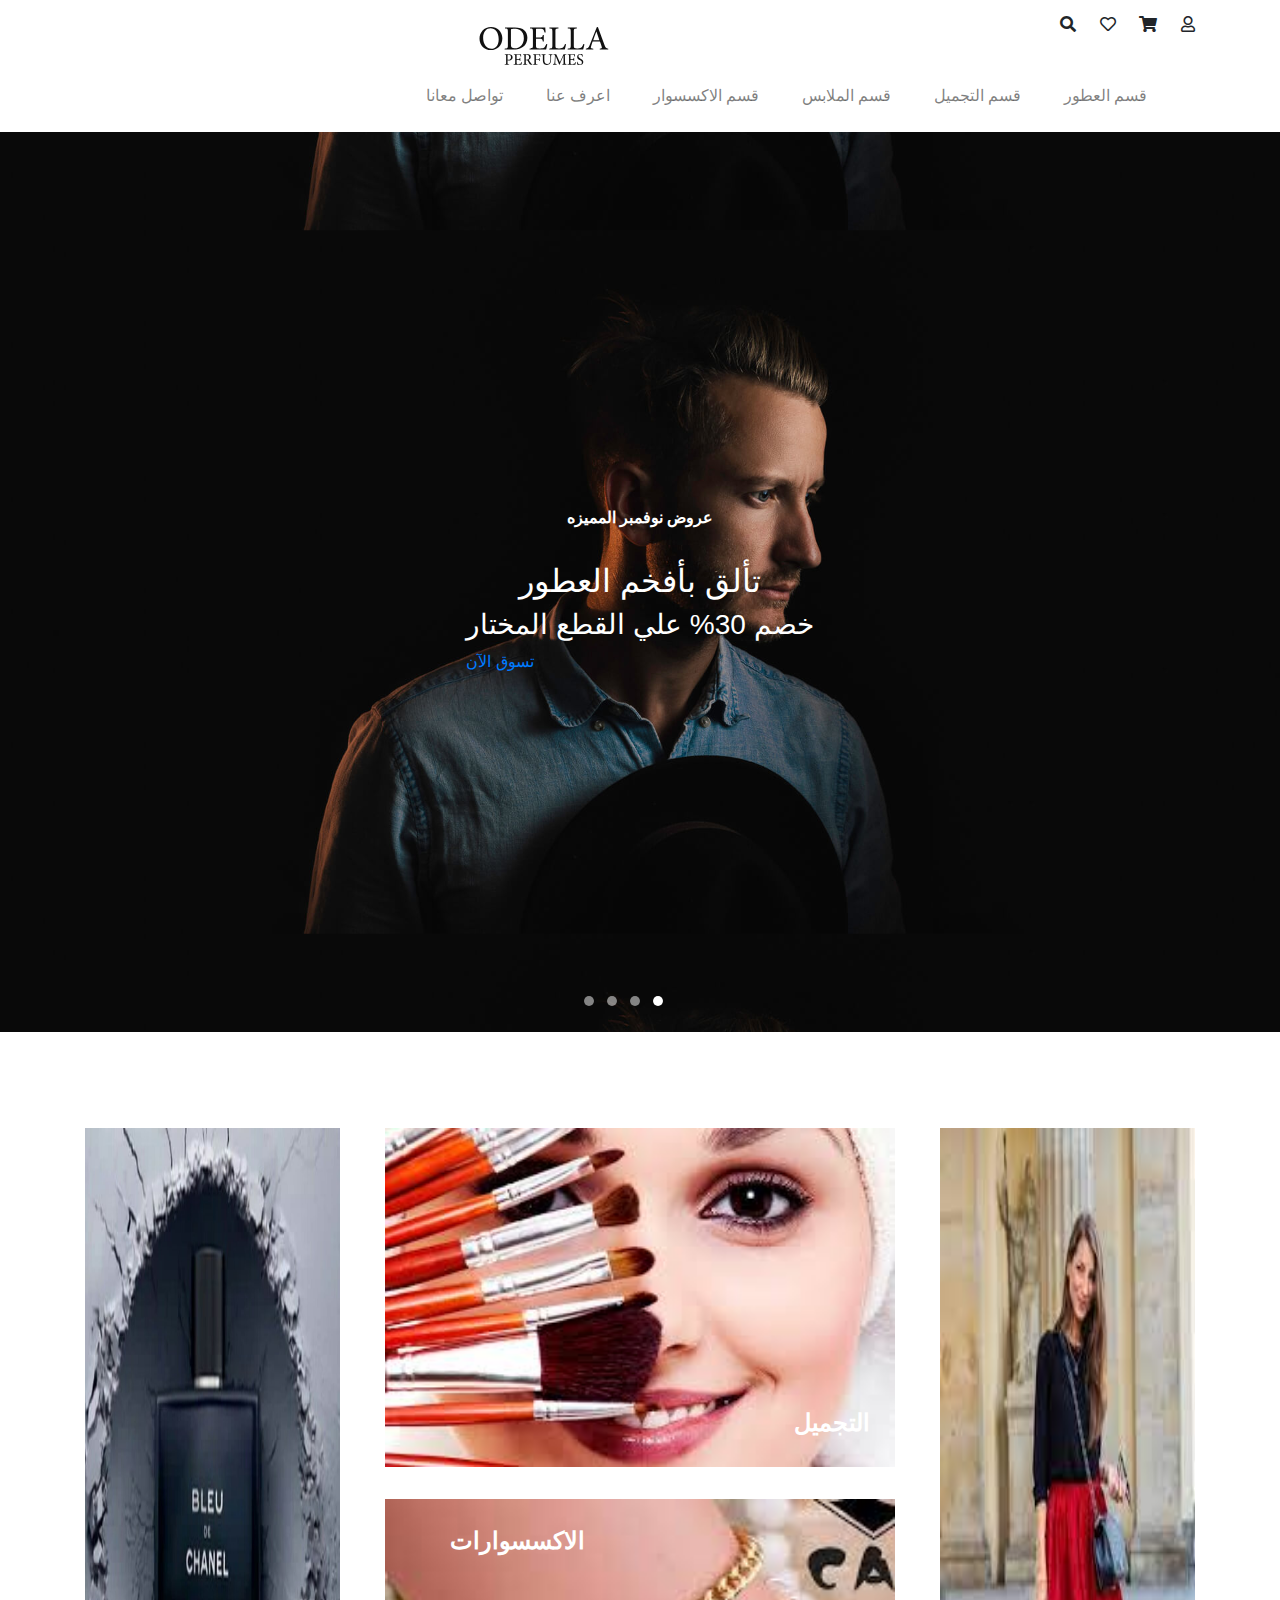
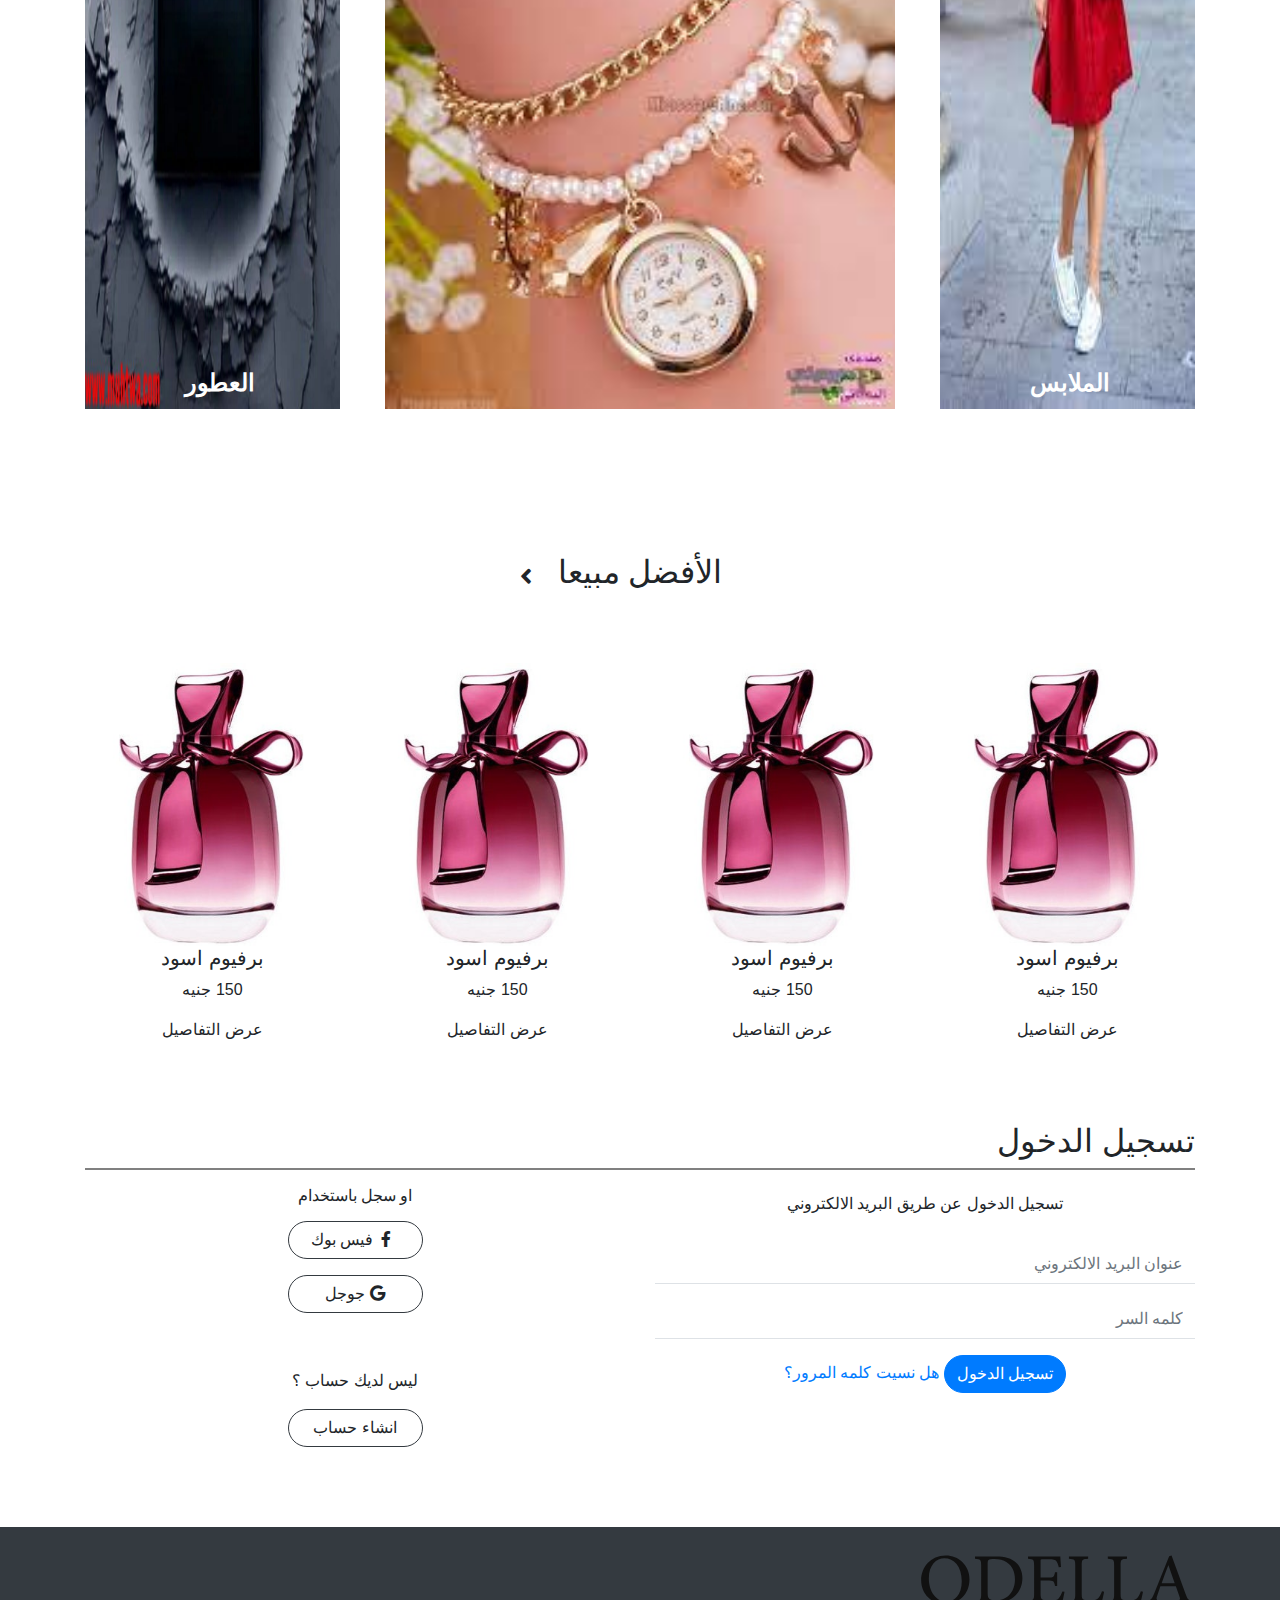
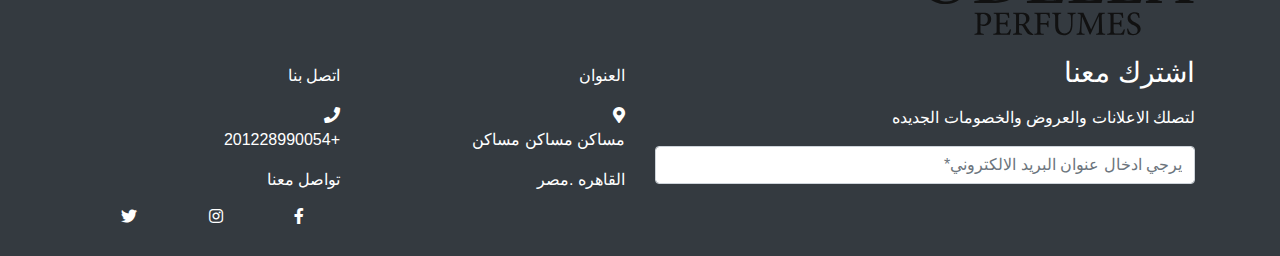
==== index.html @ 1c78641c "first commit" ====
<!DOCTYPE html>
<html lang="ar" dir="rtl">
<head>
    <meta charset="UTF-8">
    <title>ODELLA PERFUEMS</title>
    
    <link rel="stylesheet" href="css/bootstrap.min.css">
    <link rel="stylesheet" href="css/style.css">
    <link rel="stylesheet" href="css/all.min.css">
</head>
<body>

     <!-- start navbar -->
     <nav class="navbar navbar-expand-lg navbar-light bg-transparent  py-3">
         <div class="container">
             <div class="row">

                <div class="col-md-6">
                    <div class="icons w-25 ">
                        <i class="far fa-user"></i>
                        <i class="fas fa-shopping-cart"></i>
                        <i class="far fa-heart"></i>
                        <i class="fas fa-search"></i>
                    </div>
                </div>

                 <div class="col-md-6 text-right">
                    <a class="navbar-brand" href="#"><img class="w-25" src="images/Odellalogo.svg" alt="ODELLA"></a>
                    <button class="navbar-toggler" type="button" data-toggle="collapse" data-target="#navbarSupportedContent"
                        aria-controls="navbarSupportedContent" aria-expanded="false" aria-label="Toggle navigation">
                        <span class="navbar-toggler-icon"></span>
                    </button>
                 </div>


                 <div class="col-md-12">
                    <div class="collapse navbar-collapse" id="navbarSupportedContent">
                        <ul class="navbar-nav ml-auto">
            
                            <li class="nav-item ">
                                <a class="nav-link" href="#">قسم العطور <span class="sr-only">(current)</span></a>
                            </li>
                            <li class="nav-item">
                                <a class="nav-link" href="#">قسم التجميل</a>
                            </li>
                            <li class="nav-item">
                                <a class="nav-link" href="#">قسم الملابس</a>
                            </li>
                            <li class="nav-item">
                                <a class="nav-link" href="#">قسم الاكسسوار</a>
                            </li>
                            <li class="nav-item">
                                <a class="nav-link" href="#">اعرف عنا</a>
                            </li>
                            <li class="nav-item">
                                <a class="nav-link" href="#">تواصل معانا </a>
                            </li>
            
                        </ul>
            
                    </div>
                 </div>
             </div>
         </div>
    

      
    </nav>
    <!-- end navbar -->


    <!-- start header -->
    <section class="vh-100">
        <div id="carouselExampleIndicators" class="carousel slide" data-ride="carousel">
            <ol class="carousel-indicators">
                <li data-target="#carouselExampleIndicators" data-slide-to="0" class="active"></li>
                <li data-target="#carouselExampleIndicators" data-slide-to="1"></li>
                <li data-target="#carouselExampleIndicators" data-slide-to="2"></li>
                <li data-target="#carouselExampleIndicators" data-slide-to="3"></li>
            </ol>
            <div class="carousel-inner">
                <div class="carousel-item active">
                    <div class="home-1 ">
                        <div class="caption  vh-100">
                            <div class="layer ">
                                <p class=" text-white font-weight-bolder py-3 text-center">عروض نوفمبر المميزه</p>
                                <h2 class="text-white text-center">تألق بأفخم العطور</h2>
                                <h3 class="text-white text-center"> خصم 30% علي القطع المختار</h3>
                                <a class=" text-end py-5" href="#">تسوق الآن</a>
                            </div>
                        </div>

                    </div>
                </div>

                <div class="carousel-item">
                    <div class="home-2 ">
                        <div class="caption  vh-100 ">
                            <div class="layer ">
                                <p class=" text-white font-weight-bolder py-3 text-center">عروض نوفمبر المميزه</p>
                                <h2 class="text-white text-center">تألق بأفخم العطور</h2>
                                <h3 class="text-white text-center"> خصم 30% علي القطع المختار</h3>
                                <a class=" text-end py-5" href="#">تسوق الآن</a>
                            </div>
                        </div>

                    </div>
                </div>

                <div class="carousel-item">
                    <div class="home-3 ">
                        <div class="caption  vh-100 ">
                            <div class="layer ">
                                <p class=" text-white font-weight-bolder py-3 text-center">عروض نوفمبر المميزه</p>
                                <h2 class="text-white text-center">تألق بأفخم العطور</h2>
                                <h3 class="text-white text-center"> خصم 30% علي القطع المختار</h3>
                                <a class=" text-end py-5" href="#">تسوق الآن</a>
                            </div>
                        </div>

                    </div>
                </div>

                <div class="carousel-item">
                    <div class="home-4 ">
                        <div class="caption  vh-100 ">
                            <div class="layer ">
                                <p class=" text-white font-weight-bolder py-3 text-center">عروض نوفمبر المميزه</p>
                                <h2 class="text-white text-center">تألق بأفخم العطور</h2>
                                <h3 class="text-white text-center"> خصم 30% علي القطع المختار</h3>
                                <a class=" text-end py-5" href="#">تسوق الآن</a>
                            </div>
                        </div>

                    </div>
                </div>
            </div>
        
        </div>
    </section>
    <!-- end header -->


    <!-- start image -->
    <section class="img py-5">
        <div class="container ">
            <div class="row">
                <div class="col-md-3 py-5">
                    <div class="caption-1 ">
                        <p class="text-white">الملابس</p>
                    </div>
                    <img class="img-fluid w-100 h-100" src="images/clo2.jpeg" alt="">
                </div>

                <div class="col-md-6 py-5">
                    <div class="col-md-12  mb-3">
                        <div class="caption-2">
                            <p class="text-white">التجميل</p>
                        </div>
                        <img class="img-fluid h-50 w-100" src="images/makeup.jpeg" alt="">
                    </div>
                    <div class="col-md-12  pt-3">
                        <div class="caption-3">
                            <p class="text-white">الاكسسوارات</p>
                        </div>
                        <img class="img-fluid h-50 w-100" src="images/ass.jpeg" alt="">
                    </div>
                </div>

                <div class="col-md-3 py-5">
                    <div class="caption-1">
                        <p class="text-white">العطور</p>
                    </div>
                    <img class="img-fluid w-100 h-100" src="images/p.jpg" alt="">
                </div>
            </div>
        </div>
    </section>
    <!-- end image -->


    <!-- start the best -->
    <section class="the-best py-3 ">
        <div class="container">
            <div class="row">
                <div class="col-md-12  py-3 my-3">
                    <div class="title text-center ">
                        <h2>الأفضل مبيعا</h2>
                        <i class="fas fa-angle-left"></i>
                    </div>
                </div>
                <div class="col-md-3 py-3 " >
                    <div class="content p-3  ">
                        <img class="img-fluid m-auto" src="images/pr.png" alt="perfumes">
                        <h5 class="text-center ">برفيوم اسود</h5>
                        <p class="text-center">150 جنيه</p>
                        <p class="details text-center ">عرض التفاصيل</p>
                    </div>
            
                </div>

                <div class="col-md-3 py-3  ">
                    <div class="content  p-3 ">
                        <img class="img-fluid m-auto" src="images/pr.png" alt="perfumes">
                        <h5 class="text-center ">برفيوم اسود</h5>
                        <p class="text-center">150 جنيه</p>
                        <p class="details text-center ">عرض التفاصيل</p>
                    </div>
             
                </div>

                <div class="col-md-3 py-3">
                   <div class="content  p-3  ">
                    <img class="img-fluid  m-auto" src="images/pr.png" alt="perfumes">
                    <h5 class="text-center ">برفيوم اسود</h5>
                    <p class="text-center">150 جنيه</p>
                    <p class="details text-center ">عرض التفاصيل</p>
                   </div>
                </div>

                <div class="col-md-3 py-3   ">
                <div class="content p-3  ">
                    <img class="img-fluid  m-auto" src="images/pr.png" alt="perfumes">
                    <h5 class="text-center ">برفيوم اسود</h5>
                    <p class="text-center">150 جنيه</p>
                    <p class="details text-center ">عرض التفاصيل</p>
                </div>
                </div>
            </div>
            
        </div>

    </section>
    <!-- end the best -->

    <!--start sign-in   -->
     <section class="sign py-3">
         <div class="container">
             <div class="row">
                 <div class="col-md-12">
                     <h2 class="text-right text-">تسجيل الدخول</h2>
                     <div class="line"></div>
                 </div>
                 <div class="col-md-6 py-3">
                     <div class="signIn">
                         <h6 class="text-center py-2 fw-bolder">تسجيل الدخول عن طريق البريد الالكتروني</h6>
                         <div class="input-group border-bottom pt-3">
                             <input class="form-control border-0 " type="text" placeholder="عنوان البريد الالكتروني">
                         </div>

                         <div class="input-group border-bottom pt-3">
                            <input class="form-control border-0 " type="text" placeholder="كلمه السر">
                        </div>
                        <div class="button text-center">
                            <button type="button" class="btn btn-primary  rounded-pill my-3">تسجيل الدخول</button>
                            <a href="#">هل نسيت كلمه المرور؟</a>
                        </div>
                     </div>
                 </div>
                 <!-- <div class = "vertical"></div> -->
                 <div class="col-md-6 py-3">
                     <div class="signUp">
                         <h6 class="text-center  fw-bolder">او سجل باستخدام</h6>
                         <div class="butn-1 text-center py-2">
                            <button type="button" class="w-25 btn btn-transparent border border-dark rounded-pill "><i class="fab fa-facebook-f px-2"></i>فيس بوك</button>
                         </div>

                         <div class="butn-1 text-center py-2">
                            <button type="button" class="w-25 btn btn-transparent border border-dark rounded-pill "><i class="fab fa-google"></i> جوجل</button>
                         </div>

                         <div class="acc text-center py-5">
                             <p>ليس لديك حساب ؟</p>
                             <button type="button" class="w-25 btn btn-transparent border border-dark rounded-pill "> انشاء حساب</button>

                         </div>
                     </div>
                 </div>
             </div>
         </div>
     </section>

    <!--end sign-in   -->

    <!--start  footer -->
    <header class="bg-dark text-white py-3 text-right">
        <div class="container ">
            <div class="row">
                <div class="col-md-12">
                    <div class="logo-img">
                        <img class="w-25" src="images/Odellalogo.svg" alt="">

                    </div>
                </div>
                <div class="col-md-6">
                    <div class="email">
                        <h3 class="text-bolder py-2">اشترك معنا </h3>
                        <p>لتصلك الاعلانات والعروض والخصومات الجديده</p>
                        <div class="input-group mb-3 border-0 border-bottom bg-transparent">
                            <input class="form-control " type="text" placeholder="يرجي ادخال عنوان البريد الالكتروني*">
                        </div>
                    </div>
                </div>

                <div class="col-md-3 py-3">
                    <div class="add">
                        <p>العنوان</p>
                        <i class="fas fa-map-marker-alt"></i>
                        <p>مساكن مساكن مساكن</p>
                        <p>القاهره .مصر</p>
                    </div>
                </div>

                <div class="col-md-3 py-3">
                    <div class="add">
                        <p>اتصل بنا</p>
                        <i class="fas fa-phone"></i>
                         <p>+201228990054</p>
                        <p>تواصل معنا</p>
                        <div class="icons-so">
                            <i class="fab fa-facebook-f"></i>
                            <i class="fab fa-instagram"></i>
                            <i class="fab fa-twitter"></i>
                        </div>
                    </div>
                </div>
            </div>
        </div>


    </header>
    <!--end  footer -->
    





    
    <script src="js/jquery-3.5.1.min.js"></script>
    <script src="js/popper.min.js"></script>
    <script src="js/bootstrap.min.js"></script>
</body>
</html>
---- css/style.css ----
/* *
{
    margin:0;
    padding: 0;
} */
.navbar-nav
{
    display: flex;
    justify-content: space-between;
    /* background-color: blue; */
    width: 70%;
}


.icons
{ 
    /* background-color: blue; */
    margin-left: auto;
    /* width: 25%; */
    display: flex;
    justify-content: space-between;

}

/* header start  */
.home-1
{
    background-image: url(../images/intro-bg.jpg);
    background-size: 100%;
    background-position: center;

}
.home-2
{
    background-image: url(../images/post-1.jpg);
    background-size: 100%;
    background-position: center;

}

.home-3
{
    background-image: url(../images/post-2.jpg);
    background-size: 100%;
    background-position: center;

}

.home-4
{
    background-image: url(../images/post-3.jpg);
    background-size: 100%;
    background-position: center;

}
.caption
{
    height: 100%;
    display: flex;
    justify-content: center;
    align-items: center;
}

.carousel-indicators li
{    width: 10px;
        height: 10px;
        border-radius: 50%;
        margin-left: 10px;

}
/* header end */

/* start images */
.caption-1
{
    z-index: 10;
    position: absolute;
    bottom: 40px;
    right: 100px;
    font-size: x-large;
    font-weight: bolder;
}

.caption-2
{
    z-index: 10;
    position: absolute;
    bottom: 10px;
    right: 40px;
    font-size: x-large;
    font-weight: bolder;
}
.caption-3
{
    z-index: 10;
    position: absolute;
    top: 40px;
    left: 80px;
    font-size: x-large;
    font-weight: bolder;
}
/* end images */

/* start the best */
/* .details::after
{
   content: "<i class="fas fa-angle-left"></i>";
   color: brown;

} */

.title i
{
    left: 450px;
    position: absolute;
    top: 27px;
    font-size: x-large;
}
/* end the best */


/* start sign-in */
.line
{
    width: 100%;
    height: 2px;
    background-color:gray;
}
.vertical {
    border-left: 2px solid gray;
    height: 200px;
    position:absolute;
    left: 50%;
    /* top: 20px; */
}

/* .sign input
{
    border:0px 1px 0px;
} */
/* end sign-in */

/* start header */


.input-group
{
    background-color: transparent;
    border-bottom: white;
}

.icons-so
{ 
    /* background-color: blue; */
    margin-left: auto;
    /* width: 25%; */
    display: flex;
    justify-content:space-around;

}
/* end header */
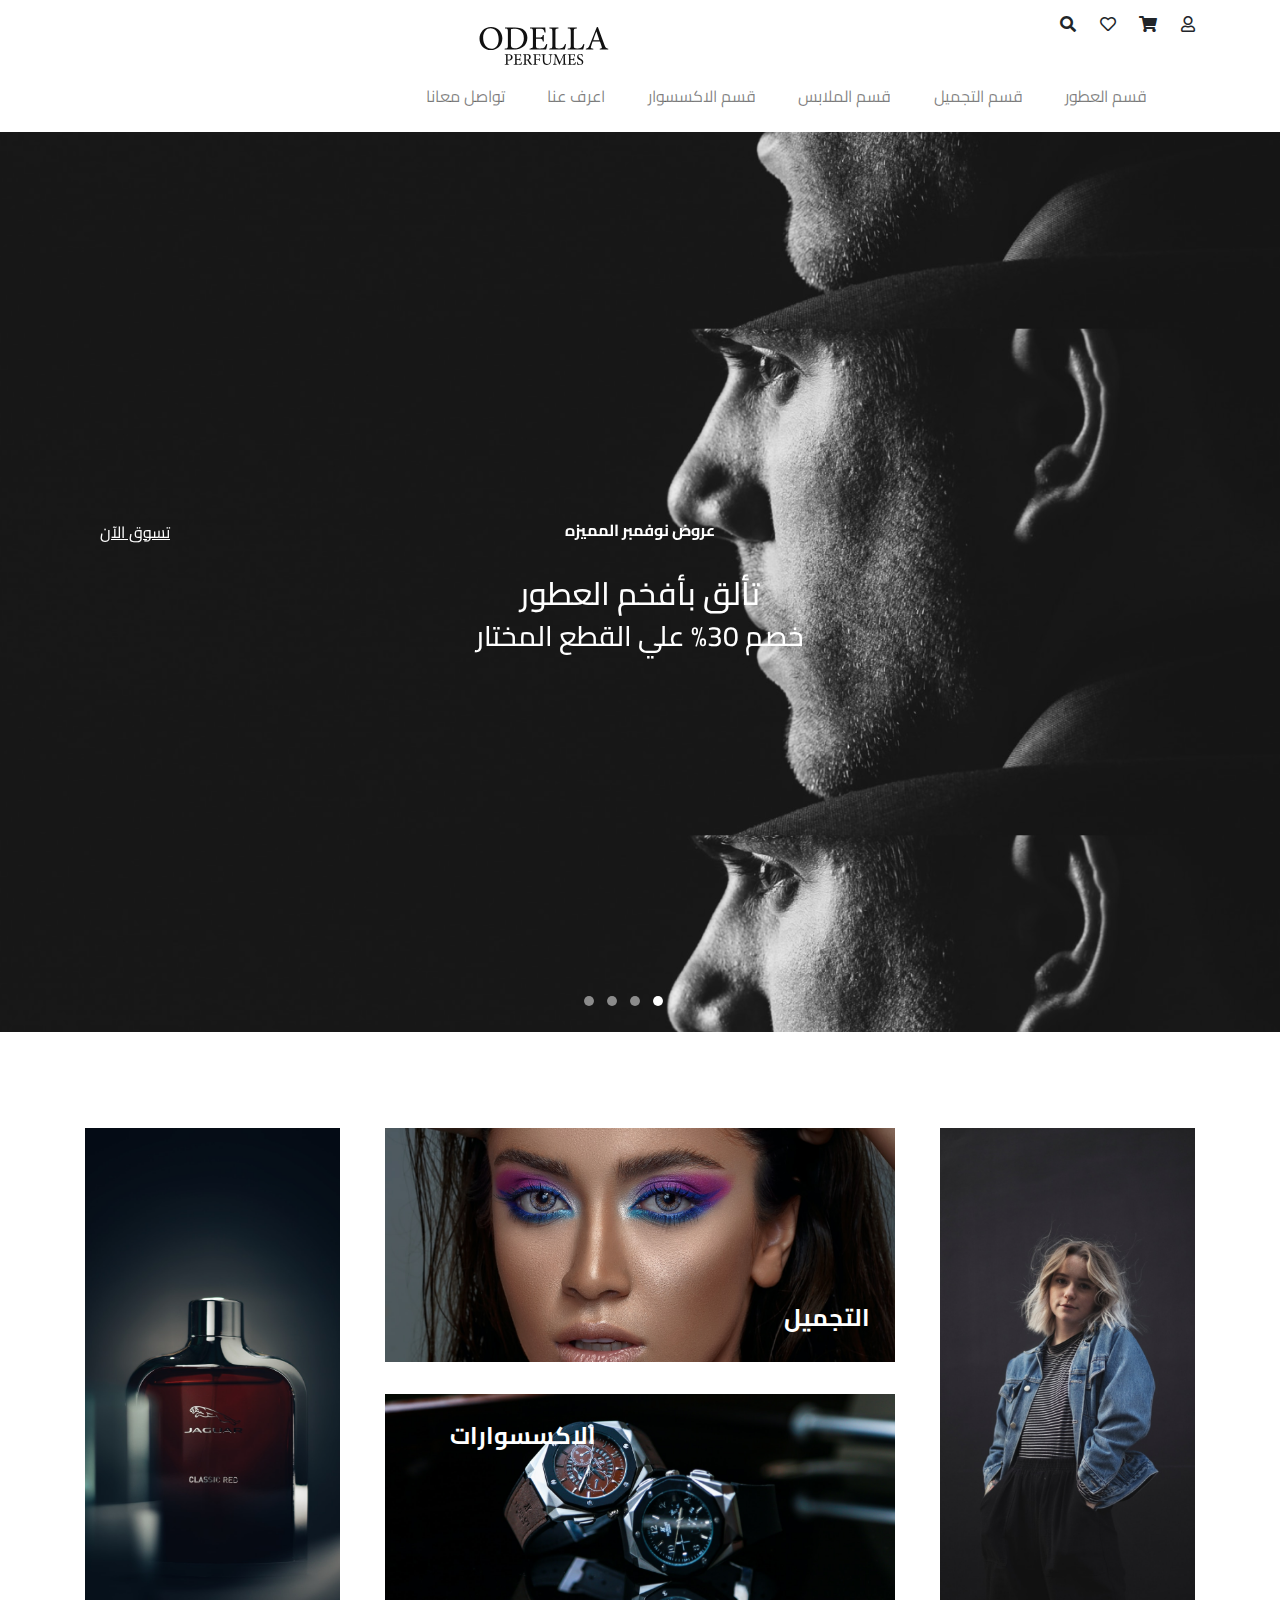
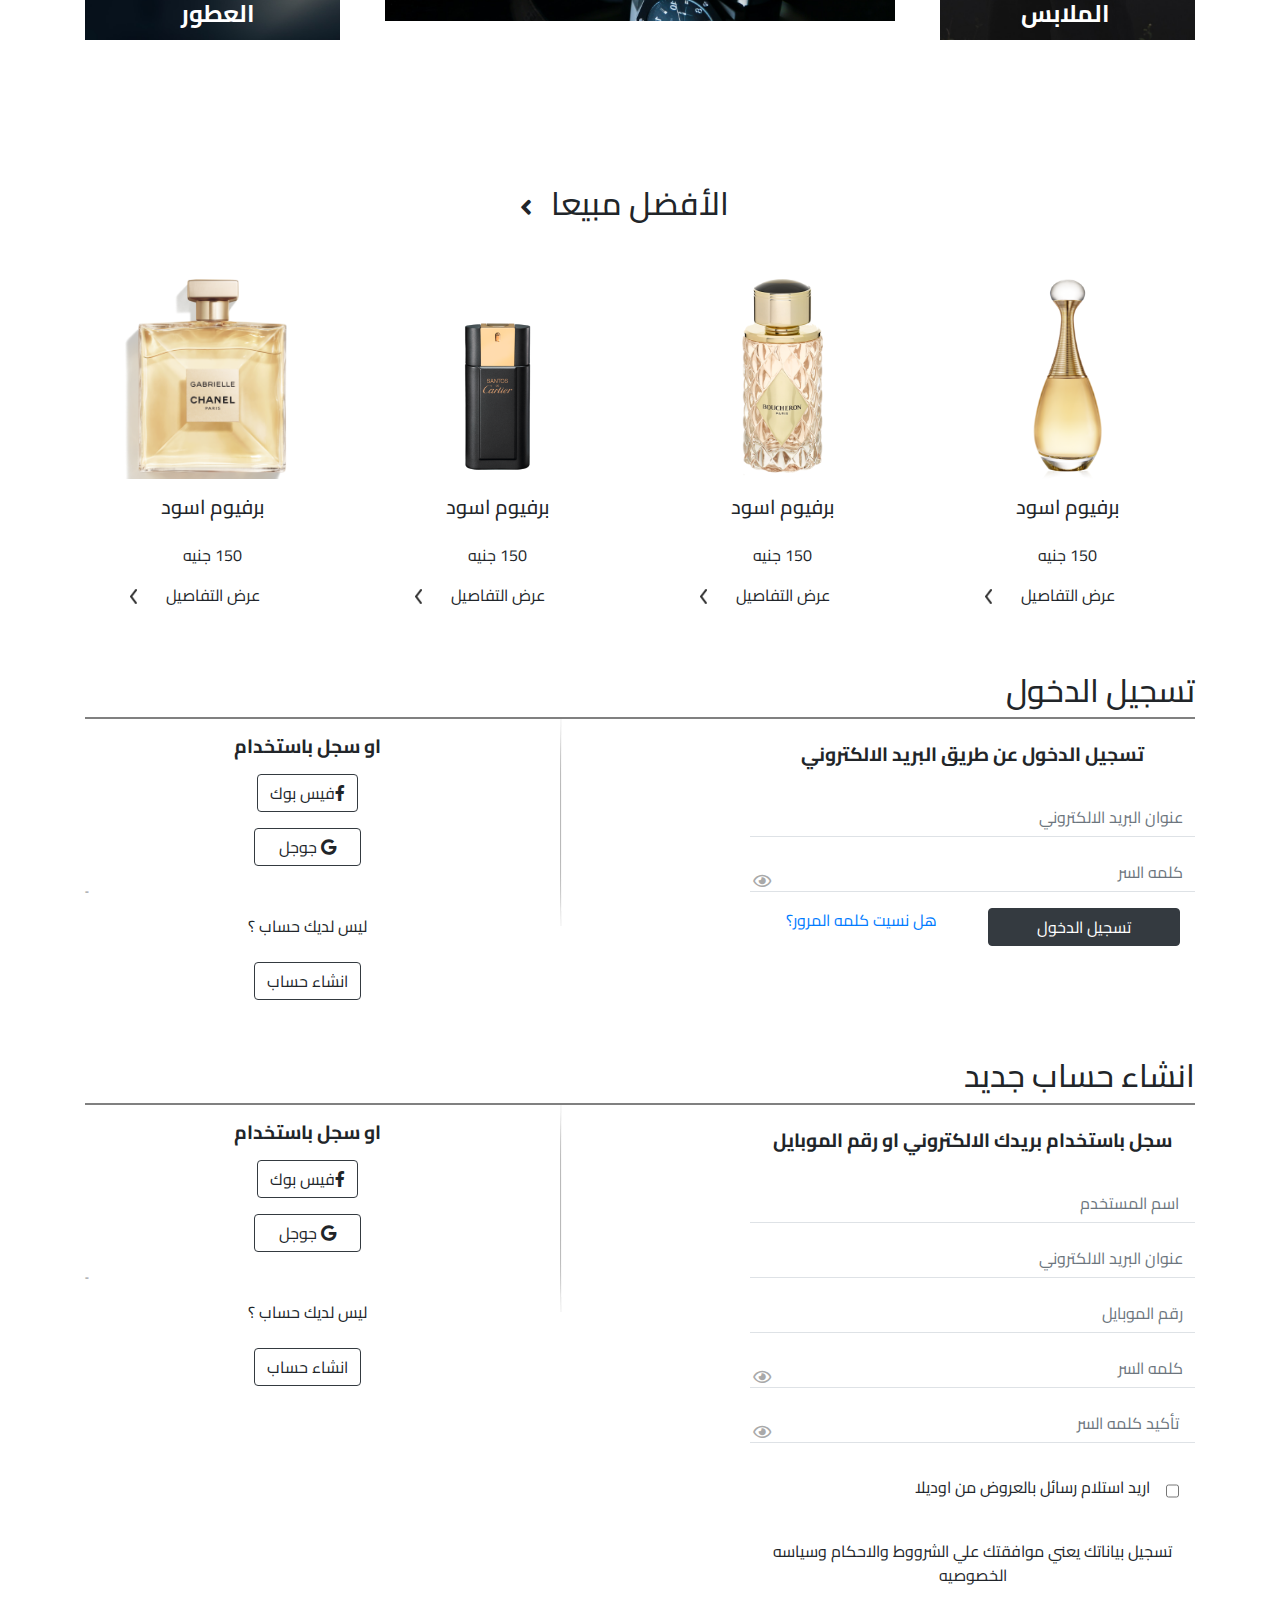
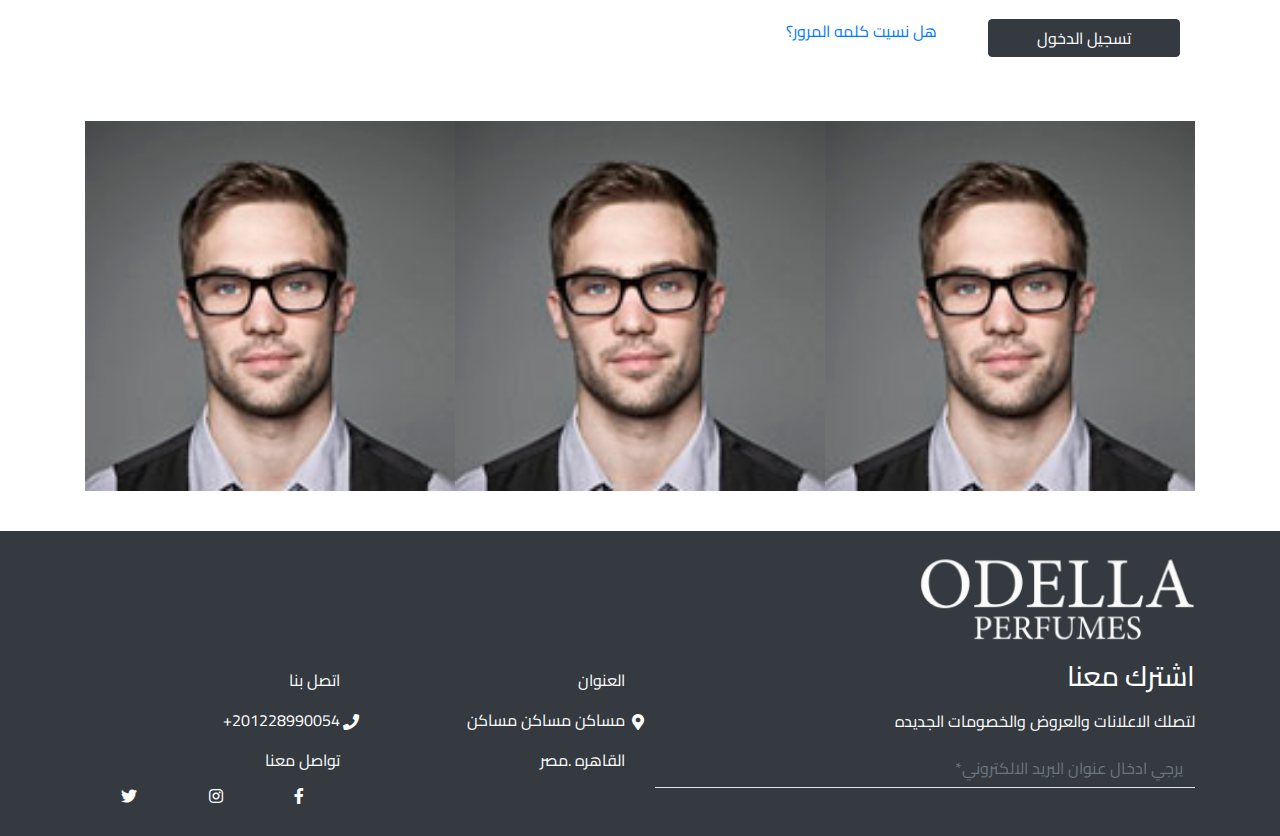
==== commit b88cf0ff: "the task finshed" ====
--- a/index.html
+++ b/index.html
@@ -3,10 +3,19 @@
 <head>
     <meta charset="UTF-8">
     <title>ODELLA PERFUEMS</title>
+
+    <link rel="preconnect" href="https://fonts.googleapis.com">
+    <link rel="preconnect" href="https://fonts.gstatic.com" crossorigin>
+
+    <link href="https://fonts.googleapis.com/css2?family=Cairo:wght@200&display=swap" rel="stylesheet">
     
+    <link rel="stylesheet" href="css/owl.carousel.min.css">
+    <link rel="stylesheet" href="css/owl.theme.default.min.css">
     <link rel="stylesheet" href="css/bootstrap.min.css">
     <link rel="stylesheet" href="css/style.css">
     <link rel="stylesheet" href="css/all.min.css">
+
+  
 </head>
 <body>
 
@@ -25,7 +34,7 @@
                 </div>
 
                  <div class="col-md-6 text-right">
-                    <a class="navbar-brand" href="#"><img class="w-25" src="images/Odellalogo.svg" alt="ODELLA"></a>
+                    <a class="navbar-brand" href="#"><img class="w-25" src="images/new/Odellalogo.svg" alt="ODELLA"></a>
                     <button class="navbar-toggler" type="button" data-toggle="collapse" data-target="#navbarSupportedContent"
                         aria-controls="navbarSupportedContent" aria-expanded="false" aria-label="Toggle navigation">
                         <span class="navbar-toggler-icon"></span>
@@ -63,11 +72,8 @@
              </div>
          </div>
     
-
-      
     </nav>
     <!-- end navbar -->
-
 
     <!-- start header -->
     <section class="vh-100">
@@ -86,8 +92,9 @@
                                 <p class=" text-white font-weight-bolder py-3 text-center">عروض نوفمبر المميزه</p>
                                 <h2 class="text-white text-center">تألق بأفخم العطور</h2>
                                 <h3 class="text-white text-center"> خصم 30% علي القطع المختار</h3>
-                                <a class=" text-end py-5" href="#">تسوق الآن</a>
-                            </div>
+                            </div>
+                            <a class="shop py-5" href="#">تسوق الآن</a>
+
                         </div>
 
                     </div>
@@ -100,8 +107,10 @@
                                 <p class=" text-white font-weight-bolder py-3 text-center">عروض نوفمبر المميزه</p>
                                 <h2 class="text-white text-center">تألق بأفخم العطور</h2>
                                 <h3 class="text-white text-center"> خصم 30% علي القطع المختار</h3>
-                                <a class=" text-end py-5" href="#">تسوق الآن</a>
-                            </div>
+                                <!-- <a class=" text-end py-5" href="#">تسوق الآن</a> -->
+                            </div>
+                            <a class="shop py-5" href="#">تسوق الآن</a>
+
                         </div>
 
                     </div>
@@ -114,8 +123,10 @@
                                 <p class=" text-white font-weight-bolder py-3 text-center">عروض نوفمبر المميزه</p>
                                 <h2 class="text-white text-center">تألق بأفخم العطور</h2>
                                 <h3 class="text-white text-center"> خصم 30% علي القطع المختار</h3>
-                                <a class=" text-end py-5" href="#">تسوق الآن</a>
-                            </div>
+                                <!-- <a class=" text-end py-5" href="#">تسوق الآن</a> -->
+                            </div>
+                            <a class="shop py-5" href="#">تسوق الآن</a>
+
                         </div>
 
                     </div>
@@ -128,8 +139,10 @@
                                 <p class=" text-white font-weight-bolder py-3 text-center">عروض نوفمبر المميزه</p>
                                 <h2 class="text-white text-center">تألق بأفخم العطور</h2>
                                 <h3 class="text-white text-center"> خصم 30% علي القطع المختار</h3>
-                                <a class=" text-end py-5" href="#">تسوق الآن</a>
-                            </div>
+                                <!-- <a class=" text-end py-5" href="#">تسوق الآن</a> -->
+                            </div>
+                            <a class="shop py-5" href="#">تسوق الآن</a>
+
                         </div>
 
                     </div>
@@ -149,7 +162,7 @@
                     <div class="caption-1 ">
                         <p class="text-white">الملابس</p>
                     </div>
-                    <img class="img-fluid w-100 h-100" src="images/clo2.jpeg" alt="">
+                    <img class="img-fluid w-100 h-100" src="images/new/4.png" alt="">
                 </div>
 
                 <div class="col-md-6 py-5">
@@ -157,13 +170,13 @@
                         <div class="caption-2">
                             <p class="text-white">التجميل</p>
                         </div>
-                        <img class="img-fluid h-50 w-100" src="images/makeup.jpeg" alt="">
+                        <img class="img-fluid h-50 w-100" src="images/new/3.png" alt="">
                     </div>
                     <div class="col-md-12  pt-3">
                         <div class="caption-3">
                             <p class="text-white">الاكسسوارات</p>
                         </div>
-                        <img class="img-fluid h-50 w-100" src="images/ass.jpeg" alt="">
+                        <img class="img-fluid h-50 w-100" src="images/new/5.png" alt="">
                     </div>
                 </div>
 
@@ -171,7 +184,7 @@
                     <div class="caption-1">
                         <p class="text-white">العطور</p>
                     </div>
-                    <img class="img-fluid w-100 h-100" src="images/p.jpg" alt="">
+                    <img class="img-fluid w-100 h-100" src="images/new/2.png" alt="">
                 </div>
             </div>
         </div>
@@ -189,42 +202,49 @@
                         <i class="fas fa-angle-left"></i>
                     </div>
                 </div>
-                <div class="col-md-3 py-3 " >
-                    <div class="content p-3  ">
-                        <img class="img-fluid m-auto" src="images/pr.png" alt="perfumes">
-                        <h5 class="text-center ">برفيوم اسود</h5>
-                        <p class="text-center">150 جنيه</p>
-                        <p class="details text-center ">عرض التفاصيل</p>
-                    </div>
-            
-                </div>
-
-                <div class="col-md-3 py-3  ">
-                    <div class="content  p-3 ">
-                        <img class="img-fluid m-auto" src="images/pr.png" alt="perfumes">
-                        <h5 class="text-center ">برفيوم اسود</h5>
-                        <p class="text-center">150 جنيه</p>
-                        <p class="details text-center ">عرض التفاصيل</p>
-                    </div>
-             
-                </div>
-
-                <div class="col-md-3 py-3">
-                   <div class="content  p-3  ">
-                    <img class="img-fluid  m-auto" src="images/pr.png" alt="perfumes">
-                    <h5 class="text-center ">برفيوم اسود</h5>
-                    <p class="text-center">150 جنيه</p>
-                    <p class="details text-center ">عرض التفاصيل</p>
-                   </div>
-                </div>
-
-                <div class="col-md-3 py-3   ">
-                <div class="content p-3  ">
-                    <img class="img-fluid  m-auto" src="images/pr.png" alt="perfumes">
-                    <h5 class="text-center ">برفيوم اسود</h5>
-                    <p class="text-center">150 جنيه</p>
-                    <p class="details text-center ">عرض التفاصيل</p>
-                </div>
+                <div class="col-md-3" >
+                    <div class="content p-3 text-center  ">
+                     <img  class=""  style="width: 100; height: 200px;" src="images/new/9.png" alt="perfumes">
+                        <h5 class="py-3">برفيوم اسود</h5>
+                        <p class="">150 جنيه</p>
+                        <p class="details  ">عرض التفاصيل</p>
+                        <img style="position: absolute ; bottom: 35px; left: 60px; width: 7px;height: 15px;" src="images/new/Vector.png" alt="">
+
+                    </div>
+                </div>
+
+
+                <div class="col-md-3" >
+                    <div class="content p-3 text-center ">
+                     <img  class="" style="width: 100; height: 200px;" src="images/new/6.png" alt="perfumes">
+                        <h5 class="py-3">برفيوم اسود</h5>
+                        <p class="">150 جنيه</p>
+                        <p class="details  ">عرض التفاصيل</p>
+                        <img style="position: absolute ; bottom: 35px; left: 60px; width: 7px;height: 15px;" src="images/new/Vector.png" alt="">
+
+                    </div>
+                </div>
+
+
+                            <div class="col-md-3" >
+                    <div class="content p-3 text-center ">
+                     <img class="" style="width: 100; height: 200px;" src="images/new/8.png" alt="perfumes">
+                        <h5 class="py-3">برفيوم اسود</h5>
+                        <p class="">150 جنيه</p>
+                        <p class="details  ">عرض التفاصيل</p>
+                        <img style="position: absolute ; bottom: 35px; left: 60px; width: 7px;height: 15px;" src="images/new/Vector.png" alt="">
+
+                    </div>
+                </div>
+
+                <div class="col-md-3" >
+                    <div class="content p-3 text-center ">
+                     <img  class="" style="width: 100; height: 200px;" src="images/new/7.png" alt="perfumes">
+                        <h5 class="py-3">برفيوم اسود</h5>
+                        <p class="">150 جنيه</p>
+                        <p class="details  ">عرض التفاصيل</p>
+                        <img style="position: absolute ; bottom: 35px; left: 60px; width: 7px;height: 15px;" src="images/new/Vector.png" alt="">
+                    </div>
                 </div>
             </div>
             
@@ -241,37 +261,71 @@
                      <h2 class="text-right text-">تسجيل الدخول</h2>
                      <div class="line"></div>
                  </div>
-                 <div class="col-md-6 py-3">
+                 <div class="col-md-5 py-3">
                      <div class="signIn">
-                         <h6 class="text-center py-2 fw-bolder">تسجيل الدخول عن طريق البريد الالكتروني</h6>
+                         <h6 class="text-center py-2">تسجيل الدخول عن طريق البريد الالكتروني</h6>
                          <div class="input-group border-bottom pt-3">
                              <input class="form-control border-0 " type="text" placeholder="عنوان البريد الالكتروني">
                          </div>
 
                          <div class="input-group border-bottom pt-3">
                             <input class="form-control border-0 " type="text" placeholder="كلمه السر">
-                        </div>
-                        <div class="button text-center">
-                            <button type="button" class="btn btn-primary  rounded-pill my-3">تسجيل الدخول</button>
-                            <a href="#">هل نسيت كلمه المرور؟</a>
-                        </div>
+                            <i class="far fa-eye "></i>
+                        </div>
+                       <div class="col-md-12">
+                        <div class="row d-flex justify-content-lg-around">
+                      
+                            <div class="col-md-6">
+                                <div class="button text-center">
+                                    <button type="button" class="btn btn-dark btn-block my-3">تسجيل الدخول</button>
+                                </div>
+                            </div>
+                            <div class="col-md-6 ">
+                                <div class="button text-center py-3">
+                                    <a class=" " href="#">هل نسيت كلمه المرور؟</a>
+                                </div>
+                            </div>
+                        </div>
+                    </div>
+                       
                      </div>
                  </div>
-                 <!-- <div class = "vertical"></div> -->
-                 <div class="col-md-6 py-3">
+                 <div class="col-md-2">
+                    <div class="vertical-line">
+                        <img src="images/WhatsApp Image 2021-11-15 at 10.56.33 AM.jpeg" alt="">
+                     </div>
+                 </div>
+               
+                 <div class="col-md-5 py-3">
                      <div class="signUp">
                          <h6 class="text-center  fw-bolder">او سجل باستخدام</h6>
+                         <div class="col-md-12">
+                             <div class="row d-flex justify-content-center">
+                                <div class="butn-1 text-center py-2">
+                                    <button type="button" class="w-100 btn btn-transparent border border-dark btn-block"><i class="fab fa-facebook-f"></i>فيس بوك</button>
+                                 </div>
+                             </div>
+                         </div>
+                         
+                         <div class="col-md-12">
+                            <div class="row d-flex justify-content-center">
+                               <div class="butn-1 text-center py-2">
+                                  <button type="button" class="w-100 btn btn-transparent border border-dark btn-block px-4 "><i class="fab fa-google"></i> جوجل</button>
+                              </div>
+                            </div>
+                        </div>ِ
+                    
+
                          <div class="butn-1 text-center py-2">
-                            <button type="button" class="w-25 btn btn-transparent border border-dark rounded-pill "><i class="fab fa-facebook-f px-2"></i>فيس بوك</button>
                          </div>
 
-                         <div class="butn-1 text-center py-2">
-                            <button type="button" class="w-25 btn btn-transparent border border-dark rounded-pill "><i class="fab fa-google"></i> جوجل</button>
-                         </div>
-
-                         <div class="acc text-center py-5">
-                             <p>ليس لديك حساب ؟</p>
-                             <button type="button" class="w-25 btn btn-transparent border border-dark rounded-pill "> انشاء حساب</button>
+                         <div class="acc text-center ">
+                             <p class="bolder">ليس لديك حساب ؟</p>
+                             <div class="row d-flex justify-content-center">
+                                <div class="butn-1 text-center py-2">
+                                    <button type="button" class="w-100 btn btn-transparent border border-dark btn-block "> انشاء حساب</button>
+                                </div>
+                             </div>
 
                          </div>
                      </div>
@@ -279,8 +333,122 @@
              </div>
          </div>
      </section>
-
     <!--end sign-in   -->
+
+     <!--start create-acc   -->
+     <section class="create-acc py-3">
+        <div class="container">
+            <div class="row">
+                <div class="col-md-12">
+                    <h2 class="text-right text-">انشاء حساب جديد</h2>
+                    <div class="line"></div>
+                </div>
+                <div class="col-md-5 py-3">
+                    <div class="createAcc">
+                        <h6 class="text-center py-2 fw-bolder">سجل باستخدام بريدك الالكتروني او رقم الموبايل</h6>
+                        <div class="input-group border-bottom pt-3">
+                            <input class="form-control border-0 " type="text" placeholder=" اسم المستخدم">
+                        </div>
+                        <div class="input-group border-bottom pt-3">
+                            <input class="form-control border-0 " type="text" placeholder="عنوان البريد الالكتروني">
+                        </div>
+                        <div class="input-group border-bottom pt-3">
+                            <input class="form-control border-0 " type="text" placeholder="رقم الموبايل">
+                        </div>
+
+                        <div class="input-group border-bottom pt-3">
+                           <input class="form-control border-0 " type="text" placeholder="كلمه السر">
+                           <i class="far fa-eye "></i>
+                       </div>
+
+                       <div class="input-group border-bottom pt-3">
+                        <input class="form-control border-0 " type="text" placeholder=" تأكيد كلمه السر ">
+                        <i class="far fa-eye "></i>
+                     </div>
+                     <div class="py-3 text-center cheak my-3 ">
+                        <input class="mx-3" type="checkbox" value="اريد استلام رسائل بالعروض من اوديلا " name="اريد استلام رسائل بالعروض من اوديلا">
+                        <label>اريد استلام رسائل بالعروض من اوديلا</label>
+                     </div>
+                     <div class="text-center">
+                       <p class="done">تسجيل بياناتك يعني موافقتك علي الشرووط والاحكام وسياسه الخصوصيه</p>
+                     </div>
+                     <div class="col-md-12">
+                        <div class="row d-flex justify-content-lg-around">
+                      
+                            <div class="col-md-6">
+                                <div class="button text-center">
+                                    <button type="button" class="btn btn-dark btn-block my-3">تسجيل الدخول</button>
+                                </div>
+                            </div>
+                            <div class="col-md-6 ">
+                                <div class="button text-center py-3">
+                                    <a class=" " href="#">هل نسيت كلمه المرور؟</a>
+                                </div>
+                            </div>
+                        </div>
+                    </div>
+                    </div>
+                </div>
+                <div class="col-md-2">
+                   <div class="vertical-line">
+                       <img src="images/WhatsApp Image 2021-11-15 at 10.56.33 AM.jpeg" alt="">
+                    </div>
+                </div>
+                <div class="col-md-5 py-3">
+                    <div class="signUp">
+                        <h6 class="text-center  fw-bolder">او سجل باستخدام</h6>
+                        <div class="col-md-12">
+                            <div class="row d-flex justify-content-center">
+                               <div class="butn-1 text-center py-2">
+                                   <button type="button" class="w-100 btn btn-transparent border border-dark btn-block"><i class="fab fa-facebook-f"></i>فيس بوك</button>
+                                </div>
+                            </div>
+                        </div>
+                        
+                        <div class="col-md-12">
+                           <div class="row d-flex justify-content-center">
+                              <div class="butn-1 text-center py-2">
+                                 <button type="button" class="w-100 btn btn-transparent border border-dark btn-block px-4 "><i class="fab fa-google"></i> جوجل</button>
+                             </div>
+                           </div>
+                       </div>ِ
+                   
+
+                        <div class="butn-1 text-center py-2">
+                        </div>
+
+                        <div class="acc text-center ">
+                            <p class="bolder">ليس لديك حساب ؟</p>
+                            <div class="row d-flex justify-content-center">
+                               <div class="butn-1 text-center py-2">
+                                   <button type="button" class="w-100 btn btn-transparent border border-dark btn-block "> انشاء حساب</button>
+                               </div>
+                            </div>
+
+                        </div>
+                    </div>
+                </div>
+            </div>
+        </div>
+    </section>
+
+   <!--end create-acc  -->
+
+    <!-- start  modern-->
+   <section class="modern py-3">
+       <div class="container">
+          <div class="owl-carousel">
+            <div> <img src="images/testimonial-2.jpg" alt=""> </div>
+            <div> <img src="images/testimonial-2.jpg" alt=""> </div>
+            <div> <img src="images/testimonial-2.jpg" alt=""> </div>
+            <div> <img src="images/testimonial-2.jpg" alt=""> </div>
+            <div> <img src="images/testimonial-2.jpg" alt=""> </div>
+            <div> <img src="images/testimonial-2.jpg" alt=""> </div>
+          </div>
+       </div>
+   </section>
+    <!-- end  modern-->
+
 
     <!--start  footer -->
     <header class="bg-dark text-white py-3 text-right">
@@ -288,7 +456,7 @@
             <div class="row">
                 <div class="col-md-12">
                     <div class="logo-img">
-                        <img class="w-25" src="images/Odellalogo.svg" alt="">
+                        <img class="w-25" src="images/new/Logob (1).png" alt="">
 
                     </div>
                 </div>
@@ -296,7 +464,7 @@
                     <div class="email">
                         <h3 class="text-bolder py-2">اشترك معنا </h3>
                         <p>لتصلك الاعلانات والعروض والخصومات الجديده</p>
-                        <div class="input-group mb-3 border-0 border-bottom bg-transparent">
+                        <div class="input-group mb-3 border-bottom ">
                             <input class="form-control " type="text" placeholder="يرجي ادخال عنوان البريد الالكتروني*">
                         </div>
                     </div>
@@ -305,7 +473,7 @@
                 <div class="col-md-3 py-3">
                     <div class="add">
                         <p>العنوان</p>
-                        <i class="fas fa-map-marker-alt"></i>
+                        <div class="ico-1"> <i class="fas fa-map-marker-alt"></i></div>
                         <p>مساكن مساكن مساكن</p>
                         <p>القاهره .مصر</p>
                     </div>
@@ -314,8 +482,8 @@
                 <div class="col-md-3 py-3">
                     <div class="add">
                         <p>اتصل بنا</p>
-                        <i class="fas fa-phone"></i>
-                         <p>+201228990054</p>
+                        <div class="ico-2"><i class="fas fa-phone"></i></div>
+                         <p>201228990054+</p>
                         <p>تواصل معنا</p>
                         <div class="icons-so">
                             <i class="fab fa-facebook-f"></i>
@@ -336,9 +504,17 @@
 
 
 
+
     
     <script src="js/jquery-3.5.1.min.js"></script>
     <script src="js/popper.min.js"></script>
     <script src="js/bootstrap.min.js"></script>
+    <script src="js/owl.carousel.min.js"></script>
+
+    <script>
+        $(document).ready(function(){
+          $(".owl-carousel").owlCarousel();
+        });
+        </script>
 </body>
 </html>--- a/css/style.css
+++ b/css/style.css
@@ -1,8 +1,7 @@
-/* *
-{
-    margin:0;
-    padding: 0;
-} */
+body
+{
+    font-family: 'Cairo', sans-serif;
+}
 .navbar-nav
 {
     display: flex;
@@ -25,7 +24,7 @@
 /* header start  */
 .home-1
 {
-    background-image: url(../images/intro-bg.jpg);
+    background-image: url(../images/new/1.png);
     background-size: 100%;
     background-position: center;
 
@@ -40,7 +39,7 @@
 
 .home-3
 {
-    background-image: url(../images/post-2.jpg);
+    background-image: url(../images/new/1.png);
     background-size: 100%;
     background-position: center;
 
@@ -134,15 +133,57 @@
     /* top: 20px; */
 }
 
-/* .sign input
-{
-    border:0px 1px 0px;
-} */
+.signIn h6
+{
+    font-size: larger;
+    font-weight: bolder;
+}
+
+.signIn .input-group i
+{ 
+    color: darkgray;
+    margin: 20px 10px 1px 3px;
+}
 /* end sign-in */
 
+/* start signUp  */
+.signUp h6
+{
+    font-size: larger;
+    font-weight: bolder;
+}
+/* end signUp */
+/* start create-acc */
+.createAcc h6
+{
+    font-size: larger;
+    font-weight: bolder;
+}
+.create-acc .input-group i
+{ 
+    color: darkgray;
+    margin: 20px 10px 1px 3px;
+}
+.createAcc .cheak
+{
+    display: flex;
+}
+.createAcc .done
+{
+    display: flex;
+}
+/* end sign-in */
+
 /* start header */
 
-
+.caption .shop
+{
+    position: absolute;
+    top: 340px;
+    left: 100px;
+    text-decoration: underline;
+    color: white;
+}
 .input-group
 {
     background-color: transparent;
@@ -158,4 +199,58 @@
     justify-content:space-around;
 
 }
-/* end header */+/* end header */
+
+/* start modern */
+.owl-carousel img
+{
+    transition: all 1s;
+
+}
+.owl-carousel img:hover
+{
+    /* z-index: 10;
+    position: absolute;
+    top: 10px;
+    bottom: 20px; */
+    transform: scale(1.5); 
+}
+
+/* end  modern */
+
+
+/* start the-best */
+/* .the-best .image
+{
+    background-image: url(../images/new/9.png);
+    background-size: cover;
+    background-position: center center;
+
+} */
+
+
+/* start the-best */
+/* start footer */
+header .ico-1 i
+{
+    position: absolute;
+    right: -4px;
+    top: 62px;
+
+}
+header .ico-2 i
+{
+    position: absolute;
+    right: -4px;
+    top: 62px;
+
+}
+.email .form-control
+{
+    background-color: transparent !important;
+    border: none;
+
+
+}
+
+/* end footer */
